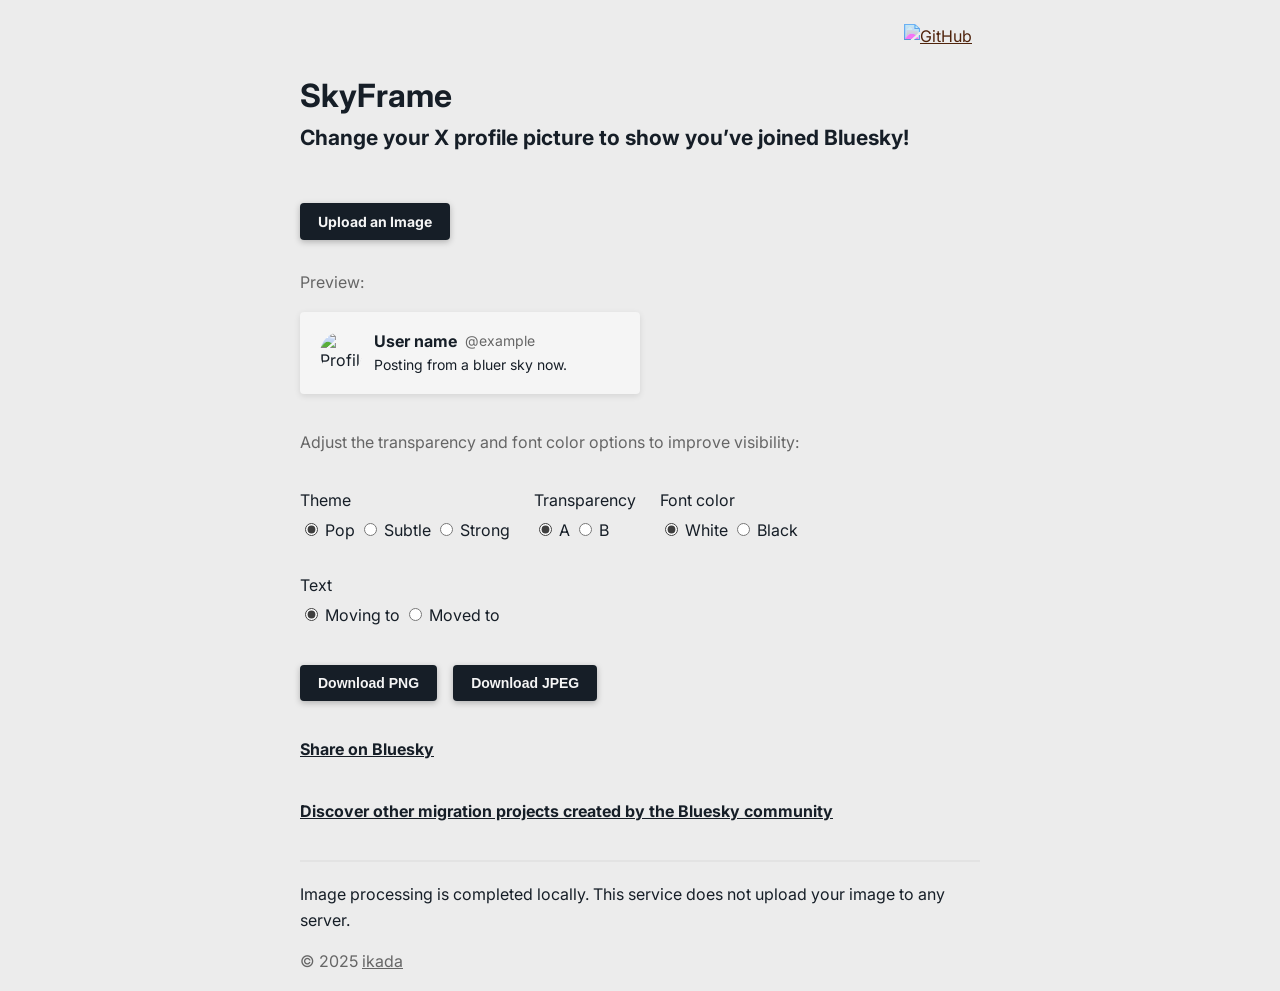
==== src/index.html @ d94755ef "add src/" ====
<!DOCTYPE html>
<html lang="en">

<head>
  <meta charset="UTF-8" />
  <meta name="viewport" content="width=device-width, initial-scale=1.0" />
  <title>SkyFrame</title>
  <link rel="stylesheet" href="style.css" />
  <link rel="icon" href="/favicon.svg" type="image/svg+xml">
  <link rel="icon" href="/favicon.ico" sizes="32x32">
  <link rel="apple-touch-icon" href="/apple-touch-icon.png">
  <link rel="preconnect" href="https://fonts.googleapis.com">
  <link rel="preconnect" href="https://fonts.gstatic.com" crossorigin>
  <link rel="stylesheet" href="https://fonts.googleapis.com/css2?family=Inter:wght@400;700&display=swap">
  <meta property="og:title" content="Change your X profile picture to show you’ve joined Bluesky!" />
  <meta property="og:description" content="A simple overlay tool for those on both Bluesky and X." />
  <meta property="og:image" content="https://media.ikada.net/skyframe/featured.webp" />
  <meta property="og:url" content="https://skyframe.ikada.net" />
  <meta property="og:type" content="website" />
  <meta property="og:locale" content="en_US" />
  <meta name="twitter:card" content="summary_large_image" />
  <meta name="twitter:image" content="https://media.ikada.net/skyframe/featured.webp" />
  <meta name="twitter:title" content="Change your X profile picture to show you’ve joined Bluesky!" />
  <meta name="description" content="A simple overlay tool for those on both Bluesky and X." />
  <meta name="fediverse:creator" content="@ikada@mastodon.social">
</head>

<body>
  <div class="container">
    <header>
      <div class="github-link">
        <a href="https://github.com/ikada47/skyframe" target="_blank">
          <img src="https://media.ikada.net/skyframe/logo-github.svg" alt="GitHub">
        </a>
      </div>
      <div class="title">
        <h1>SkyFrame</h1>
        <h2>Change your X profile picture to show you’ve joined Bluesky!</h2>
      </div>
    </header>
    <main>
      <div class="upload-container">
        <label for="baseImageInput" tabindex="0">Upload an Image</label>
        <input type="file" id="baseImageInput" accept="image/*" hidden>
      </div>
      <section class="previews-group" aria-labelledby="preview-title">
        <p class="note">Preview:</p>
        <div id="timeline-preview">
          <img id="timeline-icon" src="https://media.ikada.net/skyframe/placeholder.svg" alt="Profile image preview">
          <div class="timeline-text">
            <div class="timeline-header">
              <span class="timeline-name">User name</span>
              <span class="timeline-handle">@example</span>
            </div>
            <div class="timeline-post">Posting from a bluer sky now.</div>
          </div>
        </div>
      </section>
      <p class="note">Adjust the transparency and font color options to improve visibility:</p>
      <div class="options-group">
        <div class="option">
          <p>Theme</p>
          <label><input type="radio" name="theme" value="pop" checked> Pop</label>
          <label><input type="radio" name="theme" value="subtle"> Subtle</label>
          <label><input type="radio" name="theme" value="strong"> Strong</label>
        </div>
        <div class="option">
          <p>Transparency</p>
          <label><input type="radio" name="transparency" value="a" checked> A</label>
          <label><input type="radio" name="transparency" value="b"> B</label>
        </div>
        <div class="option">
          <p>Font color</p>
          <label><input type="radio" name="fontcolor" value="white" checked> White</label>
          <label><input type="radio" name="fontcolor" value="black"> Black</label>
        </div>
        <div class="option">
          <p>Text</p>
          <label><input type="radio" name="text" value="movingto" checked> Moving to</label>
          <label><input type="radio" name="text" value="movedto"> Moved to</label>
        </div>
      </div>
      <div id="preview-container">
        <img id="preview" alt="Profile image preview">
        <canvas id="canvas"></canvas>
      </div>
      <div class="download-button">
        <button id="downloadPngBtn">Download PNG</button>
        <button id="downloadJpegBtn">Download JPEG</button>
      </div>
      <div class="link">
        <a href="https://bsky.app/intent/compose?text=Create%20an%20X%20profile%20picture%20that%20says%20you%E2%80%99re%20on%20Bluesky.%20https%3A%2F%2Fskyframe.ikada.net"
          target="_blank">Share on Bluesky</a>
      </div>
      <div class="link">
        <a href="https://ikada.net/en/2025/bluesky-migration/" target="_blank">Discover other migration projects created
          by the Bluesky community</a>
      </div>
    </main>
    <footer>
      <div>
        <p class="footer-note">
          Image processing is completed locally. This service does not upload your image to any server.
        </p>
      </div>
      <div>
        <p class="credit">© 2025 <a href="https://bsky.app/profile/did:plc:27vo27jqgcp7oznavyzyiw3h"
            target="_blank">ikada</a></p>
      </div>
    </footer>
  </div>
  <script src="main.js"></script>
</body>

</html>
---- src/style.css ----
:root {
  --background: rgb(236, 236, 236);
  --entry: rgb(245, 245, 245);
  --border: rgb(227, 227, 227);
  --text: rgb(22, 30, 39);
  --text-muted: rgb(102, 102, 102);
  --img-filter: invert(7%) sepia(34%) saturate(693%) hue-rotate(171deg) brightness(101%) contrast(91%);
  --transition: opacity 0.2s ease;
  --section-margin: 27px 0 36px;
}

@media (prefers-color-scheme: dark) {
  :root {
    --background: rgb(16, 23, 32);
    --entry: rgb(28, 40, 56);
    --border: rgb(30, 44, 61);
    --text: rgb(218, 218, 219);
    --text-muted: rgb(155, 156, 157);
    --img-filter: invert(92%) sepia(0%) saturate(13%) hue-rotate(63deg) brightness(97%) contrast(92%);
  }
}

body {
  background: var(--background);
  color: var(--text);
  font-family: "Inter", sans-serif;
  font-size: 16px;
  line-height: 1.6;
  display: flex;
  justify-content: center;
  align-items: flex-start;
  margin: 0;
}

.container {
  position: relative;
  padding: 16px 16px 0 16px;
  max-width: 680px;
}

.upload-container,
.previews-group,
.options-group,
#preview-container,
.download-button,
.link {
  margin: var(--section-margin);
}

.github-link img,
.title img {
  filter: var(--img-filter);
}

.github-link {
  position: absolute;
  top: 24px;
  right: 24px;
}

.github-link img {
  width: 20px;
  height: 20px;
  transition: var(--transition);
}

:is(.github-link img, .upload-container > label, button):hover {
  opacity: .8;
}

h1 {
  font-size: 32px;
  font-weight: 700;
  margin: 54px 0 0 0;
}

h2 {
  font-size: 21px;
  font-weight: 700;
  margin: 0 0 54px 0;
}

.upload-container>label,
button {
  background-color: var(--text);
  color: var(--entry);
  border: none;
  padding: 10px 18px;
  box-shadow: 0 2px 6px rgba(0, 0, 0, .25);
  border-radius: 4px;
  cursor: pointer;
  font-size: 14px;
  font-weight: 700;
  transition: var(--transition);
}

.upload-container>label:focus,
button:focus {
  outline: 3px solid rgb(0, 123, 187);
  outline-offset: 2px;
}

.note,
.credit,
.credit a {
  color: var(--text-muted);
}

#timeline-preview {
  display: flex;
  align-items: flex-start;
  gap: 12px;
  padding: 20px 20px;
  box-shadow: 0 2px 6px rgba(0, 0, 0, .1);
  border-radius: 4px;
  background-color: var(--entry);
  max-width: 300px;
}

#timeline-preview img {
  width: 42px;
  height: 42px;
  border-radius: 50%;
  object-fit: cover;
}

.timeline-text {
  display: flex;
  flex-direction: column;
  gap: 6px;
  text-align: left;
  line-height: 1.2;
}

.timeline-header {
  display: flex;
  align-items: center;
  gap: 8px;
}

.timeline-name {
  color: var(--text);
  font-weight: 700;
}

.timeline-handle {
  color: var(--text-muted);
  font-size: 14px;
}

.timeline-post {
  color: var(--text);
  font-size: 14px;
}

.options-group {
  display: flex;
  flex-wrap: wrap;
  gap: 24px;
}

.option p {
  margin: 5px 0;
}

.option>label {
  accent-color: rgb(63, 63, 63);
}


#preview {
  max-width: 340px;
  height: auto;
  box-shadow: 0 2px 6px rgba(0, 0, 0, .1);
  border-radius: 50%;
}

#preview:not([src]),
#preview[src=""] {
  display: none;
}

canvas {
  display: none;
}

.download-button {
  display: flex;
  gap: 16px;
}

.link a {
  color: var(--text);
  font-weight: 700;
}

.footer-note {
  border-top: 2px solid var(--border);
  padding-top: 20px;
}

@media (max-width: 600px) {

  :root {
    --section-margin: 18px 0 24px;
  }

  .container {
    text-align: center;
  }

  h1 {
    font-size: 27px;
    margin: 36px 0 0 0;
  }

  h2 {
    font-size: 18px;
    margin: 0 0 36px 0;
  }

  #timeline-preview,
  #preview {
    margin: 0 auto;
  }

  .options-group,
  .download-button {
    justify-content: center;
  }

  canvas,
  #preview {
    max-width: 240px;
  }

  .upload-container,
  .previews-group,
  .options-group,
  #preview-container,
  .download-button,
  .link {
    margin: 18px 0 24px 0;
  }
}
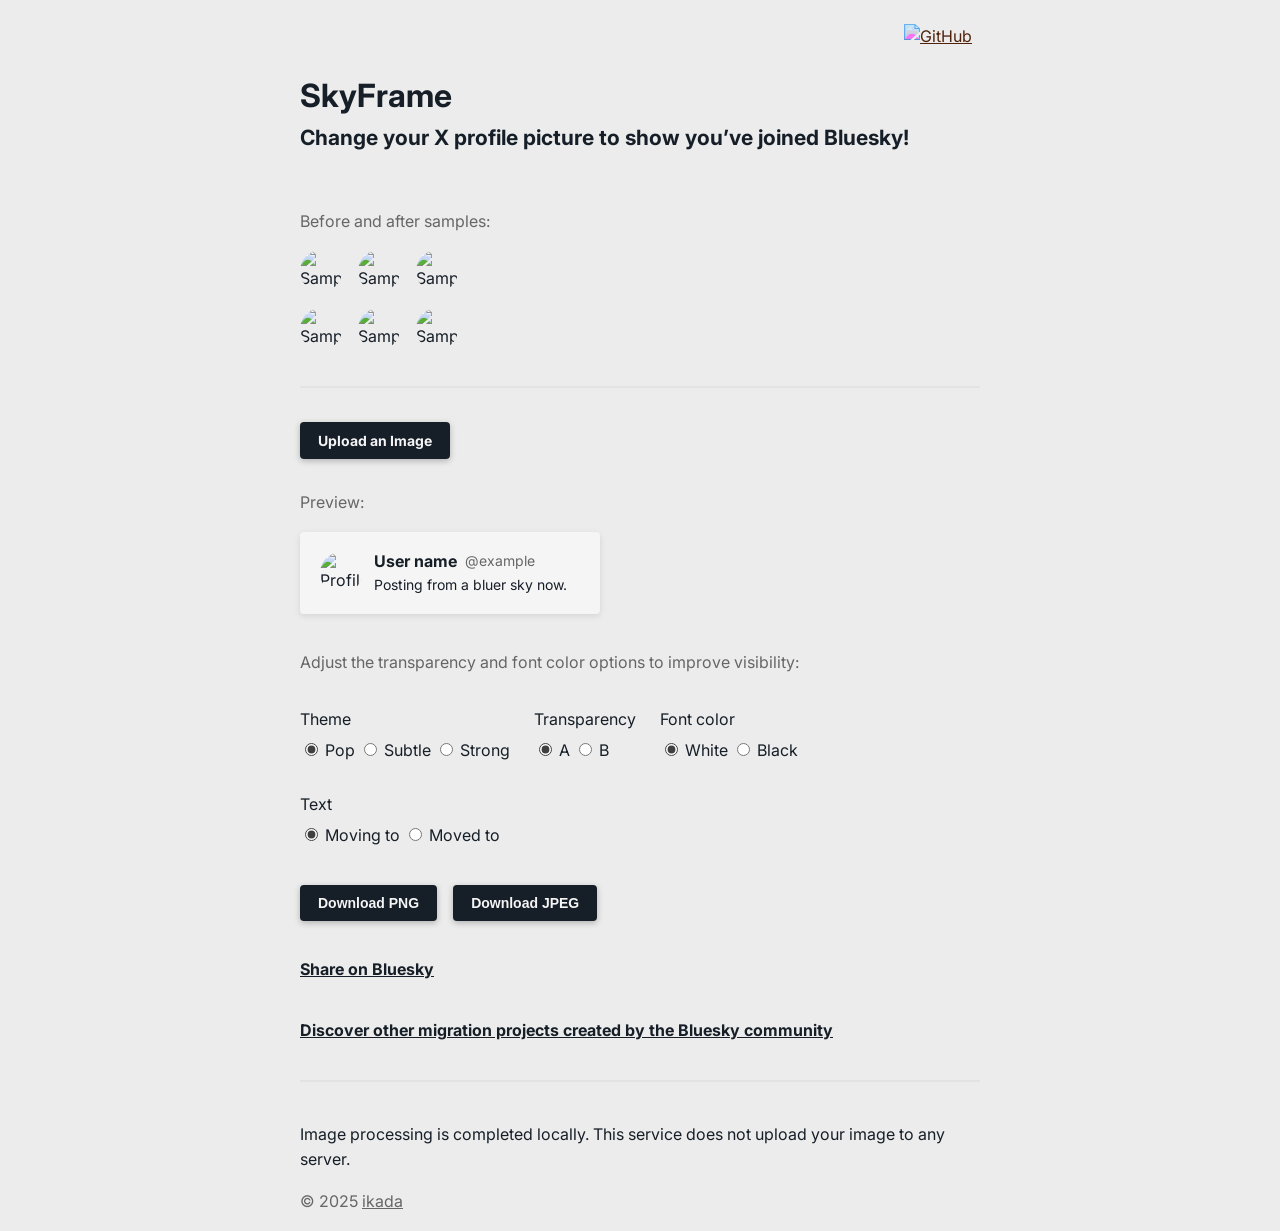
==== commit 08fdc38d: "add sample images" ====
--- a/src/index.html
+++ b/src/index.html
@@ -39,6 +39,23 @@
       </div>
     </header>
     <main>
+      <section class="samples">
+        <div>
+          <p class="note">Before and after samples:</p>
+          <ul class="samples-list">
+            <li><img src="https://media.ikada.net/skyframe/sample-pop-before.webp"" alt=" Sample image"></li>
+            <li><img src="https://media.ikada.net/skyframe/sample-subtle-before.webp"" alt=" Sample image"></li>
+            <li><img src="https://media.ikada.net/skyframe/sample-strong-before.webp"" alt=" Sample image"></li>
+          </ul>
+        </div>
+        <div>
+          <ul class="samples-list">
+            <li><img src="https://media.ikada.net/skyframe/sample-pop-after.webp"" alt=" Sample image"></li>
+            <li><img src="https://media.ikada.net/skyframe/sample-subtle-after.webp"" alt=" Sample image"></li>
+            <li><img src="https://media.ikada.net/skyframe/sample-strong-after.webp"" alt=" Sample image"></li>
+          </ul>
+        </div>
+      </section>
       <div class="upload-container">
         <label for="baseImageInput" tabindex="0">Upload an Image</label>
         <input type="file" id="baseImageInput" accept="image/*" hidden>
@@ -57,7 +74,7 @@
         </div>
       </section>
       <p class="note">Adjust the transparency and font color options to improve visibility:</p>
-      <div class="options-group">
+      <section class="options-group">
         <div class="option">
           <p>Theme</p>
           <label><input type="radio" name="theme" value="pop" checked> Pop</label>
@@ -79,7 +96,7 @@
           <label><input type="radio" name="text" value="movingto" checked> Moving to</label>
           <label><input type="radio" name="text" value="movedto"> Moved to</label>
         </div>
-      </div>
+      </section>
       <div id="preview-container">
         <img id="preview" alt="Profile image preview">
         <canvas id="canvas"></canvas>
@@ -88,14 +105,17 @@
         <button id="downloadPngBtn">Download PNG</button>
         <button id="downloadJpegBtn">Download JPEG</button>
       </div>
-      <div class="link">
-        <a href="https://bsky.app/intent/compose?text=Create%20an%20X%20profile%20picture%20that%20says%20you%E2%80%99re%20on%20Bluesky.%20https%3A%2F%2Fskyframe.ikada.net"
-          target="_blank">Share on Bluesky</a>
-      </div>
-      <div class="link">
-        <a href="https://ikada.net/en/2025/bluesky-migration/" target="_blank">Discover other migration projects created
-          by the Bluesky community</a>
-      </div>
+      <section>
+        <div class="link">
+          <a href="https://bsky.app/intent/compose?text=Create%20an%20X%20profile%20picture%20that%20says%20you%E2%80%99re%20on%20Bluesky.%20https%3A%2F%2Fskyframe.ikada.net"
+            target="_blank">Share on Bluesky</a>
+        </div>
+        <div class="link">
+          <a href="https://ikada.net/en/2025/bluesky-migration/" target="_blank">Discover other migration projects
+            created
+            by the Bluesky community</a>
+        </div>
+      </section>
     </main>
     <footer>
       <div>
--- a/src/style.css
+++ b/src/style.css
@@ -38,6 +38,8 @@
   max-width: 680px;
 }
 
+.samples,
+.previews-group,
 .upload-container,
 .previews-group,
 .options-group,
@@ -78,6 +80,27 @@
   font-size: 21px;
   font-weight: 700;
   margin: 0 0 54px 0;
+}
+
+.samples-list {
+  display: flex;
+  gap: 16px;
+  padding: 0;
+  list-style: none;
+}
+
+.samples-list img {
+  width: 42px;
+  height: 42px;
+  border-radius: 50%;
+  object-fit: cover;
+  display: block;
+}
+
+.upload-container,
+.footer-note {
+  border-top: 2px solid var(--border);
+  padding-top: 40px;
 }
 
 .upload-container>label,
@@ -114,7 +137,7 @@
   box-shadow: 0 2px 6px rgba(0, 0, 0, .1);
   border-radius: 4px;
   background-color: var(--entry);
-  max-width: 300px;
+  max-width: 260px;
 }
 
 #timeline-preview img {
@@ -169,7 +192,7 @@
 
 
 #preview {
-  max-width: 340px;
+  max-width: 300px;
   height: auto;
   box-shadow: 0 2px 6px rgba(0, 0, 0, .1);
   border-radius: 50%;
@@ -194,11 +217,6 @@
   font-weight: 700;
 }
 
-.footer-note {
-  border-top: 2px solid var(--border);
-  padding-top: 20px;
-}
-
 @media (max-width: 600px) {
 
   :root {
@@ -224,6 +242,7 @@
     margin: 0 auto;
   }
 
+  .samples-list,
   .options-group,
   .download-button {
     justify-content: center;
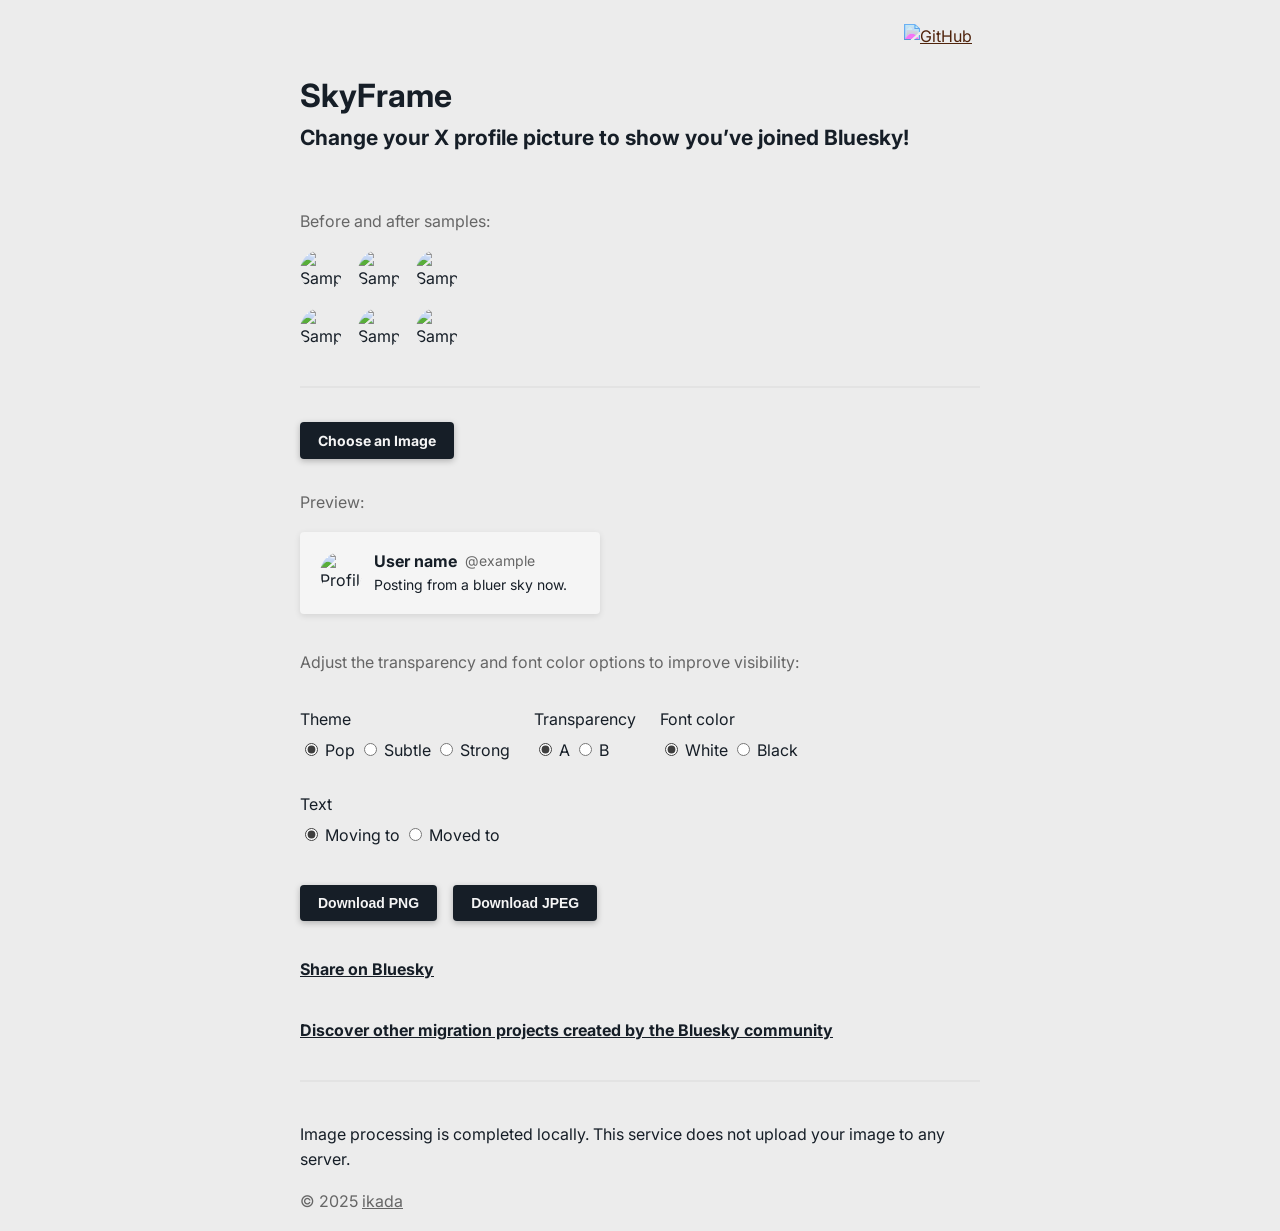
==== commit 58b8ebe4: "Update index.html" ====
--- a/src/index.html
+++ b/src/index.html
@@ -57,7 +57,7 @@
         </div>
       </section>
       <div class="upload-container">
-        <label for="baseImageInput" tabindex="0">Upload an Image</label>
+        <label for="baseImageInput" tabindex="0">Choose an Image</label>
         <input type="file" id="baseImageInput" accept="image/*" hidden>
       </div>
       <section class="previews-group" aria-labelledby="preview-title">
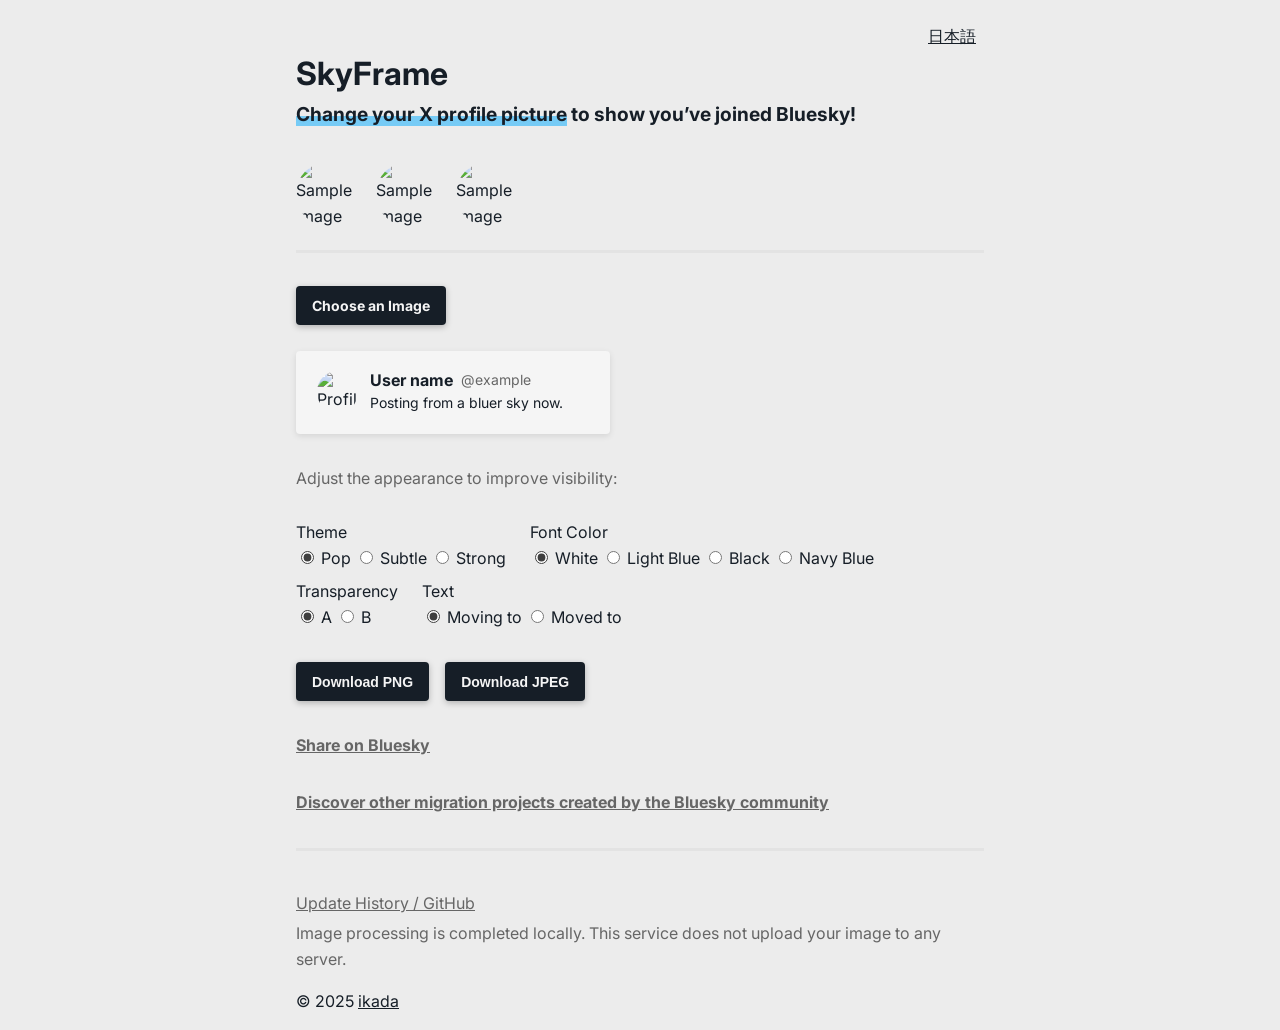
==== commit ed856ac3: "added overlay images (light blue and navy blue)" ====
--- a/src/index.html
+++ b/src/index.html
@@ -5,63 +5,55 @@
   <meta charset="UTF-8" />
   <meta name="viewport" content="width=device-width, initial-scale=1.0" />
   <title>SkyFrame</title>
-  <link rel="stylesheet" href="style.css" />
-  <link rel="icon" href="/favicon.svg" type="image/svg+xml">
-  <link rel="icon" href="/favicon.ico" sizes="32x32">
-  <link rel="apple-touch-icon" href="/apple-touch-icon.png">
+  <link rel="stylesheet" href="./style.css">
+  <link rel="icon" href="./favicon.svg" type="image/svg+xml">
+  <link rel="icon" href="./favicon.ico" sizes="32x32">
+  <link rel="apple-touch-icon" href="./apple-touch-icon.png">
   <link rel="preconnect" href="https://fonts.googleapis.com">
   <link rel="preconnect" href="https://fonts.gstatic.com" crossorigin>
   <link rel="stylesheet" href="https://fonts.googleapis.com/css2?family=Inter:wght@400;700&display=swap">
-  <meta property="og:title" content="Change your X profile picture to show you’ve joined Bluesky!" />
-  <meta property="og:description" content="A simple overlay tool for those on both Bluesky and X." />
+  <link rel="alternate" hreflang="en" href="https://skyframe.ikada.net/">
+  <link rel="alternate" hreflang="ja" href="https://skyframe.ikada.net/ja/">
+  <link rel="alternate" hreflang="x-default" href="https://skyframe.ikada.net/">
+  <meta property="og:title" content="SkyFrame" />
+  <meta property="og:description" content="A simple overlay tool for updating an X (formerly Twitter) profile picture to show that you're on Bluesky." />
   <meta property="og:image" content="https://media.ikada.net/skyframe/featured.webp" />
-  <meta property="og:url" content="https://skyframe.ikada.net" />
+  <meta property="og:url" content="https://skyframe.ikada.net/" />
   <meta property="og:type" content="website" />
   <meta property="og:locale" content="en_US" />
   <meta name="twitter:card" content="summary_large_image" />
   <meta name="twitter:image" content="https://media.ikada.net/skyframe/featured.webp" />
-  <meta name="twitter:title" content="Change your X profile picture to show you’ve joined Bluesky!" />
-  <meta name="description" content="A simple overlay tool for those on both Bluesky and X." />
+  <meta name="twitter:title" content="SkyFrame" />
+  <meta name="description" content="A simple overlay tool for updating an X (formerly Twitter) profile picture to show that you're on Bluesky." />
   <meta name="fediverse:creator" content="@ikada@mastodon.social">
+  <script src="./lang.js"></script>
 </head>
 
 <body>
   <div class="container">
     <header>
-      <div class="github-link">
-        <a href="https://github.com/ikada47/skyframe" target="_blank">
-          <img src="https://media.ikada.net/skyframe/logo-github.svg" alt="GitHub">
-        </a>
+      <div class="lang-switch">
+        <a href="/ja/" onclick="localStorage.setItem('lang-selected', 'ja')">日本語</a>
       </div>
       <div class="title">
         <h1>SkyFrame</h1>
-        <h2>Change your X profile picture to show you’ve joined Bluesky!</h2>
+        <h2><span class="marker">Change your X profile picture</span> to show you’ve joined Bluesky!</h2>
+      </div>
+      <div>
+        <ul class="samples-list">
+          <li><img src="https://media.ikada.net/skyframe/sample-pop-after.webp" alt=" Sample image"></li>
+          <li><img src="https://media.ikada.net/skyframe/sample-subtle-after.webp" alt=" Sample image"></li>
+          <li><img src="https://media.ikada.net/skyframe/sample-strong-after.webp" alt=" Sample image"></li>
+        </ul>
       </div>
     </header>
     <main>
-      <section class="samples">
-        <div>
-          <p class="note">Before and after samples:</p>
-          <ul class="samples-list">
-            <li><img src="https://media.ikada.net/skyframe/sample-pop-before.webp"" alt=" Sample image"></li>
-            <li><img src="https://media.ikada.net/skyframe/sample-subtle-before.webp"" alt=" Sample image"></li>
-            <li><img src="https://media.ikada.net/skyframe/sample-strong-before.webp"" alt=" Sample image"></li>
-          </ul>
-        </div>
-        <div>
-          <ul class="samples-list">
-            <li><img src="https://media.ikada.net/skyframe/sample-pop-after.webp"" alt=" Sample image"></li>
-            <li><img src="https://media.ikada.net/skyframe/sample-subtle-after.webp"" alt=" Sample image"></li>
-            <li><img src="https://media.ikada.net/skyframe/sample-strong-after.webp"" alt=" Sample image"></li>
-          </ul>
-        </div>
-      </section>
+      <hr>
       <div class="upload-container">
         <label for="baseImageInput" tabindex="0">Choose an Image</label>
         <input type="file" id="baseImageInput" accept="image/*" hidden>
       </div>
       <section class="previews-group" aria-labelledby="preview-title">
-        <p class="note">Preview:</p>
         <div id="timeline-preview">
           <img id="timeline-icon" src="https://media.ikada.net/skyframe/placeholder.svg" alt="Profile image preview">
           <div class="timeline-text">
@@ -73,7 +65,7 @@
           </div>
         </div>
       </section>
-      <p class="note">Adjust the transparency and font color options to improve visibility:</p>
+      <p class="note">Adjust the appearance to improve visibility:</p>
       <section class="options-group">
         <div class="option">
           <p>Theme</p>
@@ -82,14 +74,16 @@
           <label><input type="radio" name="theme" value="strong"> Strong</label>
         </div>
         <div class="option">
+          <p>Font Color</p>
+          <label><input type="radio" name="fontcolor" value="white" checked> White</label>
+          <label><input type="radio" name="fontcolor" value="lightblue"> Light Blue</label>
+          <label><input type="radio" name="fontcolor" value="black"> Black</label>
+          <label><input type="radio" name="fontcolor" value="navyblue"> Navy Blue</Nav></label>
+        </div>
+        <div class="option">
           <p>Transparency</p>
           <label><input type="radio" name="transparency" value="a" checked> A</label>
           <label><input type="radio" name="transparency" value="b"> B</label>
-        </div>
-        <div class="option">
-          <p>Font color</p>
-          <label><input type="radio" name="fontcolor" value="white" checked> White</label>
-          <label><input type="radio" name="fontcolor" value="black"> Black</label>
         </div>
         <div class="option">
           <p>Text</p>
@@ -107,29 +101,26 @@
       </div>
       <section>
         <div class="link">
-          <a href="https://bsky.app/intent/compose?text=Create%20an%20X%20profile%20picture%20that%20says%20you%E2%80%99re%20on%20Bluesky.%20https%3A%2F%2Fskyframe.ikada.net"
+          <a href="https://bsky.app/intent/compose?text=Create+an+X+profile+picture+that+says+you%E2%80%99re+on+Bluesky.%0D%0Ahttps%3A%2F%2Fskyframe.ikada.net"
             target="_blank">Share on Bluesky</a>
         </div>
         <div class="link">
-          <a href="https://ikada.net/en/2025/bluesky-migration/" target="_blank">Discover other migration projects
-            created
-            by the Bluesky community</a>
+          <a href="https://ikada.net/en/2025/bluesky-migration/" target="_blank">Discover other migration projects created by the Bluesky community</a>
         </div>
       </section>
     </main>
     <footer>
-      <div>
-        <p class="footer-note">
-          Image processing is completed locally. This service does not upload your image to any server.
-        </p>
+      <hr>
+      <div class="footer-meta">
+        <a href="https://github.com/ikada47/skyframe" target="_blank">Update History / GitHub</a>
+        <p>Image processing is completed locally. This service does not upload your image to any server.</p>
       </div>
       <div>
-        <p class="credit">© 2025 <a href="https://bsky.app/profile/did:plc:27vo27jqgcp7oznavyzyiw3h"
-            target="_blank">ikada</a></p>
+        <p class="credit">© 2025 <a href="https://bsky.app/profile/did:plc:27vo27jqgcp7oznavyzyiw3h" target="_blank">ikada</a></p>
       </div>
     </footer>
   </div>
-  <script src="main.js"></script>
+  <script src="./main.js" defer></script>
 </body>
 
 </html>
--- a/src/style.css
+++ b/src/style.css
@@ -6,7 +6,7 @@
   --text-muted: rgb(102, 102, 102);
   --img-filter: invert(7%) sepia(34%) saturate(693%) hue-rotate(171deg) brightness(101%) contrast(91%);
   --transition: opacity 0.2s ease;
-  --section-margin: 27px 0 36px;
+  --section-margin: 1.8rem 0 2rem;
 }
 
 @media (prefers-color-scheme: dark) {
@@ -23,7 +23,7 @@
 body {
   background: var(--background);
   color: var(--text);
-  font-family: "Inter", sans-serif;
+  font-family: 'Inter', 'Noto Sans JP', sans-serif;
   font-size: 16px;
   line-height: 1.6;
   display: flex;
@@ -34,8 +34,8 @@
 
 .container {
   position: relative;
-  padding: 16px 16px 0 16px;
-  max-width: 680px;
+  padding: 1rem 1rem 0 1rem;
+  max-width: 43rem;
 }
 
 .samples,
@@ -49,58 +49,51 @@
   margin: var(--section-margin);
 }
 
-.github-link img,
-.title img {
-  filter: var(--img-filter);
-}
-
-.github-link {
+.lang-switch {
   position: absolute;
-  top: 24px;
-  right: 24px;
-}
-
-.github-link img {
-  width: 20px;
-  height: 20px;
-  transition: var(--transition);
-}
-
-:is(.github-link img, .upload-container > label, button):hover {
-  opacity: .8;
+  top: 1.5rem;
+  right: 1.5rem;
 }
 
 h1 {
-  font-size: 32px;
-  font-weight: 700;
-  margin: 54px 0 0 0;
+  font-size: 2rem;
+  font-weight: 700;
+  margin: 2rem 0 0;
 }
 
 h2 {
-  font-size: 21px;
-  font-weight: 700;
-  margin: 0 0 54px 0;
+  font-size: 1.2rem;
+  font-weight: 700;
+  margin: 0 0 2rem;
+}
+
+.marker {
+  background: linear-gradient(
+    transparent 60%,
+    rgba(0, 170, 255, 0.5) 60%
+  );
 }
 
 .samples-list {
   display: flex;
-  gap: 16px;
+  gap: 1rem;
   padding: 0;
   list-style: none;
 }
 
 .samples-list img {
-  width: 42px;
-  height: 42px;
+  width: 4rem;
+  height: 4rem;
   border-radius: 50%;
   object-fit: cover;
   display: block;
 }
 
-.upload-container,
-.footer-note {
-  border-top: 2px solid var(--border);
-  padding-top: 40px;
+hr {
+  border: none;
+  height: 3px;
+  background: var(--border);
+  margin: 1.5rem 0 2.5rem;
 }
 
 .upload-container>label,
@@ -108,7 +101,7 @@
   background-color: var(--text);
   color: var(--entry);
   border: none;
-  padding: 10px 18px;
+  padding: .7rem 1rem;
   box-shadow: 0 2px 6px rgba(0, 0, 0, .25);
   border-radius: 4px;
   cursor: pointer;
@@ -119,30 +112,30 @@
 
 .upload-container>label:focus,
 button:focus {
-  outline: 3px solid rgb(0, 123, 187);
+  outline: 3px solid rgba(0, 170, 255, 0.5);
   outline-offset: 2px;
 }
 
 .note,
-.credit,
-.credit a {
+.footer-meta,
+.footer-meta a {
   color: var(--text-muted);
 }
 
 #timeline-preview {
   display: flex;
   align-items: flex-start;
-  gap: 12px;
-  padding: 20px 20px;
+  gap: .7rem;
+  padding: 1.3rem 1.3rem;
   box-shadow: 0 2px 6px rgba(0, 0, 0, .1);
   border-radius: 4px;
   background-color: var(--entry);
-  max-width: 260px;
+  max-width: 17rem;
 }
 
 #timeline-preview img {
-  width: 42px;
-  height: 42px;
+  width: 2.6rem;
+  height: 2.6rem;
   border-radius: 50%;
   object-fit: cover;
 }
@@ -150,7 +143,7 @@
 .timeline-text {
   display: flex;
   flex-direction: column;
-  gap: 6px;
+  gap: .3rem;
   text-align: left;
   line-height: 1.2;
 }
@@ -179,20 +172,19 @@
 .options-group {
   display: flex;
   flex-wrap: wrap;
-  gap: 24px;
+  gap: .5rem 1.5rem;
 }
 
 .option p {
-  margin: 5px 0;
+  margin: 0;
 }
 
 .option>label {
   accent-color: rgb(63, 63, 63);
 }
 
-
 #preview {
-  max-width: 300px;
+  max-width: 19rem;
   height: auto;
   box-shadow: 0 2px 6px rgba(0, 0, 0, .1);
   border-radius: 50%;
@@ -212,15 +204,30 @@
   gap: 16px;
 }
 
+.footer-meta p,
+.footer-meta ul {
+  margin-block: 0.3rem;
+}
+
+.footer-meta ul {
+  padding-left: 0;
+  list-style: none;
+}
+
+.lang-switch a,
+.credit a {
+  color: var(--text);
+}
+
 .link a {
-  color: var(--text);
+  color: var(--text-muted);
   font-weight: 700;
 }
 
 @media (max-width: 600px) {
 
   :root {
-    --section-margin: 18px 0 24px;
+    --section-margin: 1.5rem 1.7rem;
   }
 
   .container {
@@ -228,13 +235,13 @@
   }
 
   h1 {
-    font-size: 27px;
-    margin: 36px 0 0 0;
+  font-size: 1.7rem;
+  margin: 1.5rem 0 0;
   }
 
   h2 {
-    font-size: 18px;
-    margin: 0 0 36px 0;
+  font-size: 1.1rem;
+  margin: 0 0 1.5rem;
   }
 
   #timeline-preview,
@@ -252,13 +259,4 @@
   #preview {
     max-width: 240px;
   }
-
-  .upload-container,
-  .previews-group,
-  .options-group,
-  #preview-container,
-  .download-button,
-  .link {
-    margin: 18px 0 24px 0;
-  }
-}
+}
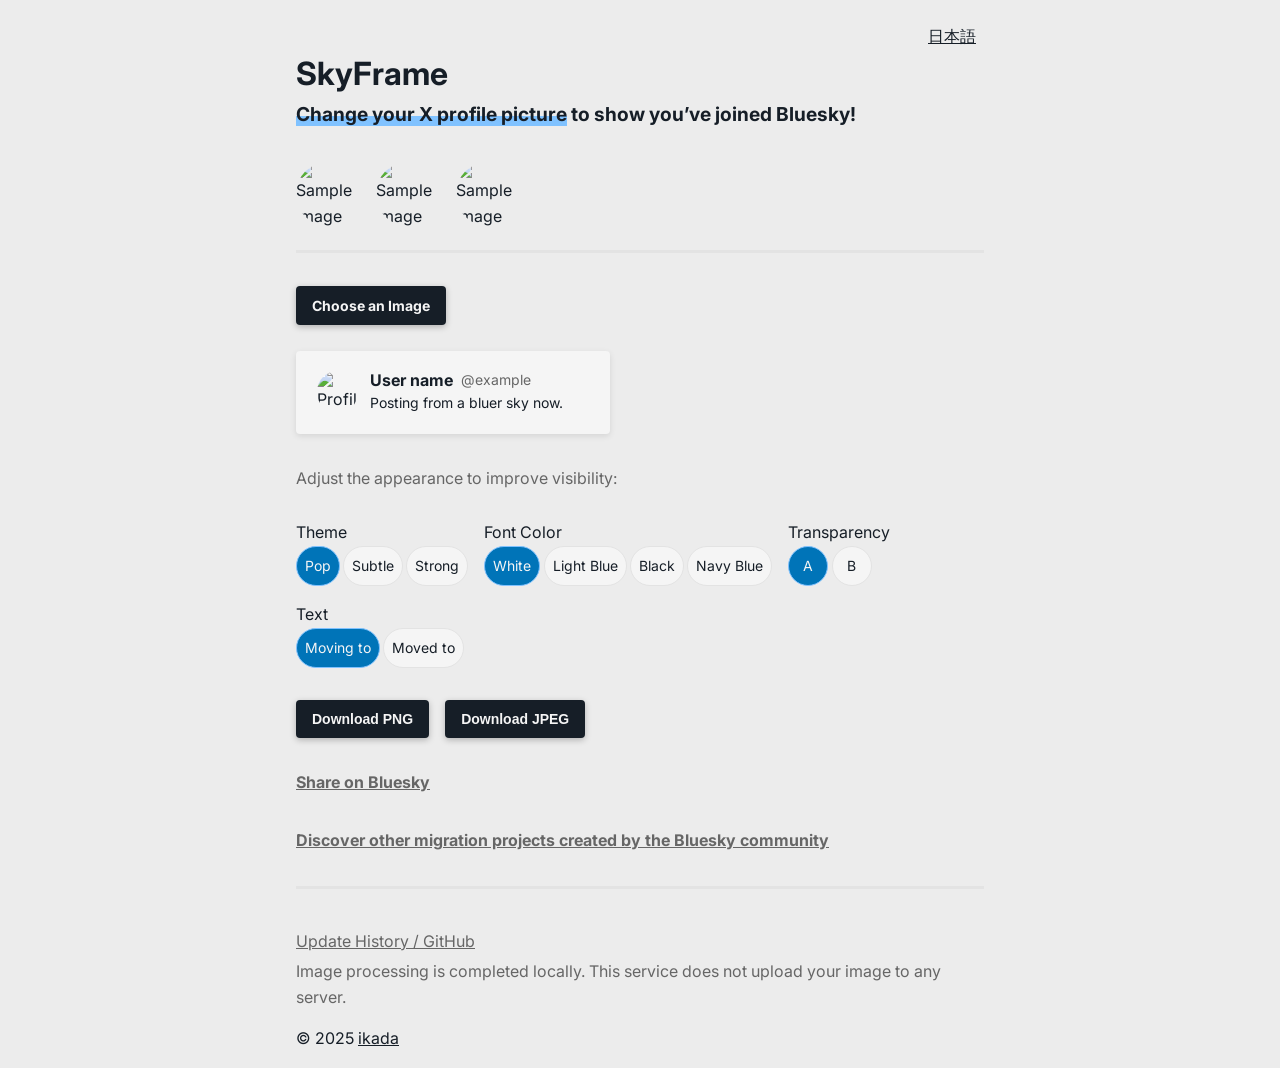
==== commit 4c25e177: "made minor adjustments to existing overlay images" ====
--- a/src/index.html
+++ b/src/index.html
@@ -69,26 +69,56 @@
       <section class="options-group">
         <div class="option">
           <p>Theme</p>
-          <label><input type="radio" name="theme" value="pop" checked> Pop</label>
-          <label><input type="radio" name="theme" value="subtle"> Subtle</label>
-          <label><input type="radio" name="theme" value="strong"> Strong</label>
+          <div class="option-buttons">
+            <label>
+              <input type="radio" name="theme" value="pop" checked><span>Pop</span>
+            </label>
+            <label>
+              <input type="radio" name="theme" value="subtle"><span>Subtle</span>
+            </label>
+            <label>
+              <input type="radio" name="theme" value="strong"><span>Strong</span>
+            </label>
+          </div>
         </div>
         <div class="option">
           <p>Font Color</p>
-          <label><input type="radio" name="fontcolor" value="white" checked> White</label>
-          <label><input type="radio" name="fontcolor" value="lightblue"> Light Blue</label>
-          <label><input type="radio" name="fontcolor" value="black"> Black</label>
-          <label><input type="radio" name="fontcolor" value="navyblue"> Navy Blue</Nav></label>
+          <div class="option-buttons">
+            <label>
+              <input type="radio" name="fontcolor" value="white" checked><span>White</span>
+            </label>
+            <label>
+              <input type="radio" name="fontcolor" value="lightblue"><span>Light Blue</span>
+            </label>
+            <label>
+              <input type="radio" name="fontcolor" value="black"><span>Black</span>
+            </label>
+            <label>
+              <input type="radio" name="fontcolor" value="navyblue"> <span>Navy Blue</span>
+            </label>
+          </div>
         </div>
         <div class="option">
           <p>Transparency</p>
-          <label><input type="radio" name="transparency" value="a" checked> A</label>
-          <label><input type="radio" name="transparency" value="b"> B</label>
+          <div class="option-buttons">
+            <label>
+              <input type="radio" name="transparency" value="a" checked><span>A</span>
+            </label>
+            <label>
+              <input type="radio" name="transparency" value="b"><span>B</span>
+            </label>
+          </div>
         </div>
         <div class="option">
           <p>Text</p>
-          <label><input type="radio" name="text" value="movingto" checked> Moving to</label>
-          <label><input type="radio" name="text" value="movedto"> Moved to</label>
+          <div class="option-buttons">
+            <label>
+              <input type="radio" name="text" value="movingto" checked><span>Moving to</span>
+            </label>
+            <label>
+              <input type="radio" name="text" value="movedto"><span>Moved to</span>
+            </label>
+          </div>
         </div>
       </section>
       <div id="preview-container">
--- a/src/style.css
+++ b/src/style.css
@@ -2,10 +2,11 @@
   --background: rgb(236, 236, 236);
   --entry: rgb(245, 245, 245);
   --border: rgb(227, 227, 227);
+  --accent: rgb(128, 194, 255);
+  --radio: rgb(0, 116, 184);
   --text: rgb(22, 30, 39);
   --text-muted: rgb(102, 102, 102);
-  --img-filter: invert(7%) sepia(34%) saturate(693%) hue-rotate(171deg) brightness(101%) contrast(91%);
-  --transition: opacity 0.2s ease;
+  --transition: background .2s ease, color .2s ease, border-color .2s ease, opacity 0.2s ease;
   --section-margin: 1.8rem 0 2rem;
 }
 
@@ -14,9 +15,10 @@
     --background: rgb(16, 23, 32);
     --entry: rgb(28, 40, 56);
     --border: rgb(30, 44, 61);
+    --accent: rgb(0, 82, 158);
+    --radio: rgb(77, 189, 255);
     --text: rgb(218, 218, 219);
     --text-muted: rgb(155, 156, 157);
-    --img-filter: invert(92%) sepia(0%) saturate(13%) hue-rotate(63deg) brightness(97%) contrast(92%);
   }
 }
 
@@ -70,7 +72,7 @@
 .marker {
   background: linear-gradient(
     transparent 60%,
-    rgba(0, 170, 255, 0.5) 60%
+    var(--accent) 60%
   );
 }
 
@@ -112,7 +114,7 @@
 
 .upload-container>label:focus,
 button:focus {
-  outline: 3px solid rgba(0, 170, 255, 0.5);
+  outline: 3px solid var(--accent);
   outline-offset: 2px;
 }
 
@@ -172,15 +174,52 @@
 .options-group {
   display: flex;
   flex-wrap: wrap;
-  gap: .5rem 1.5rem;
+  gap: 1rem;
 }
 
 .option p {
   margin: 0;
 }
 
-.option>label {
-  accent-color: rgb(63, 63, 63);
+.option-buttons {
+  display: flex;
+  flex-wrap: wrap;
+  gap: .2rem;
+}
+
+.option-buttons input {
+  position: absolute;
+  opacity: 0;
+  pointer-events: none;
+}
+
+.option-buttons span {
+  display: inline-block;
+  padding: .5rem .5rem;
+  min-width: 1.4rem;
+  border-radius: 999px;
+  background: var(--entry);
+  color: var(--primary-font);
+  border: 1px solid var(--border);
+  font-size: 14px;
+  text-align: center;
+  cursor: pointer;
+  transition: var(--transition);
+}
+
+.option-buttons label:hover span {
+  opacity: .8;
+}
+
+.option-buttons input:checked + span {
+  background: var(--radio);
+  color: var(--entry);
+  border-color: var(--accent);
+}
+
+.option-buttons input:focus-visible + span {
+  outline: 3px solid var(--accent);
+  outline-offset: 2px;
 }
 
 #preview {
@@ -251,6 +290,7 @@
 
   .samples-list,
   .options-group,
+  .option-buttons,
   .download-button {
     justify-content: center;
   }
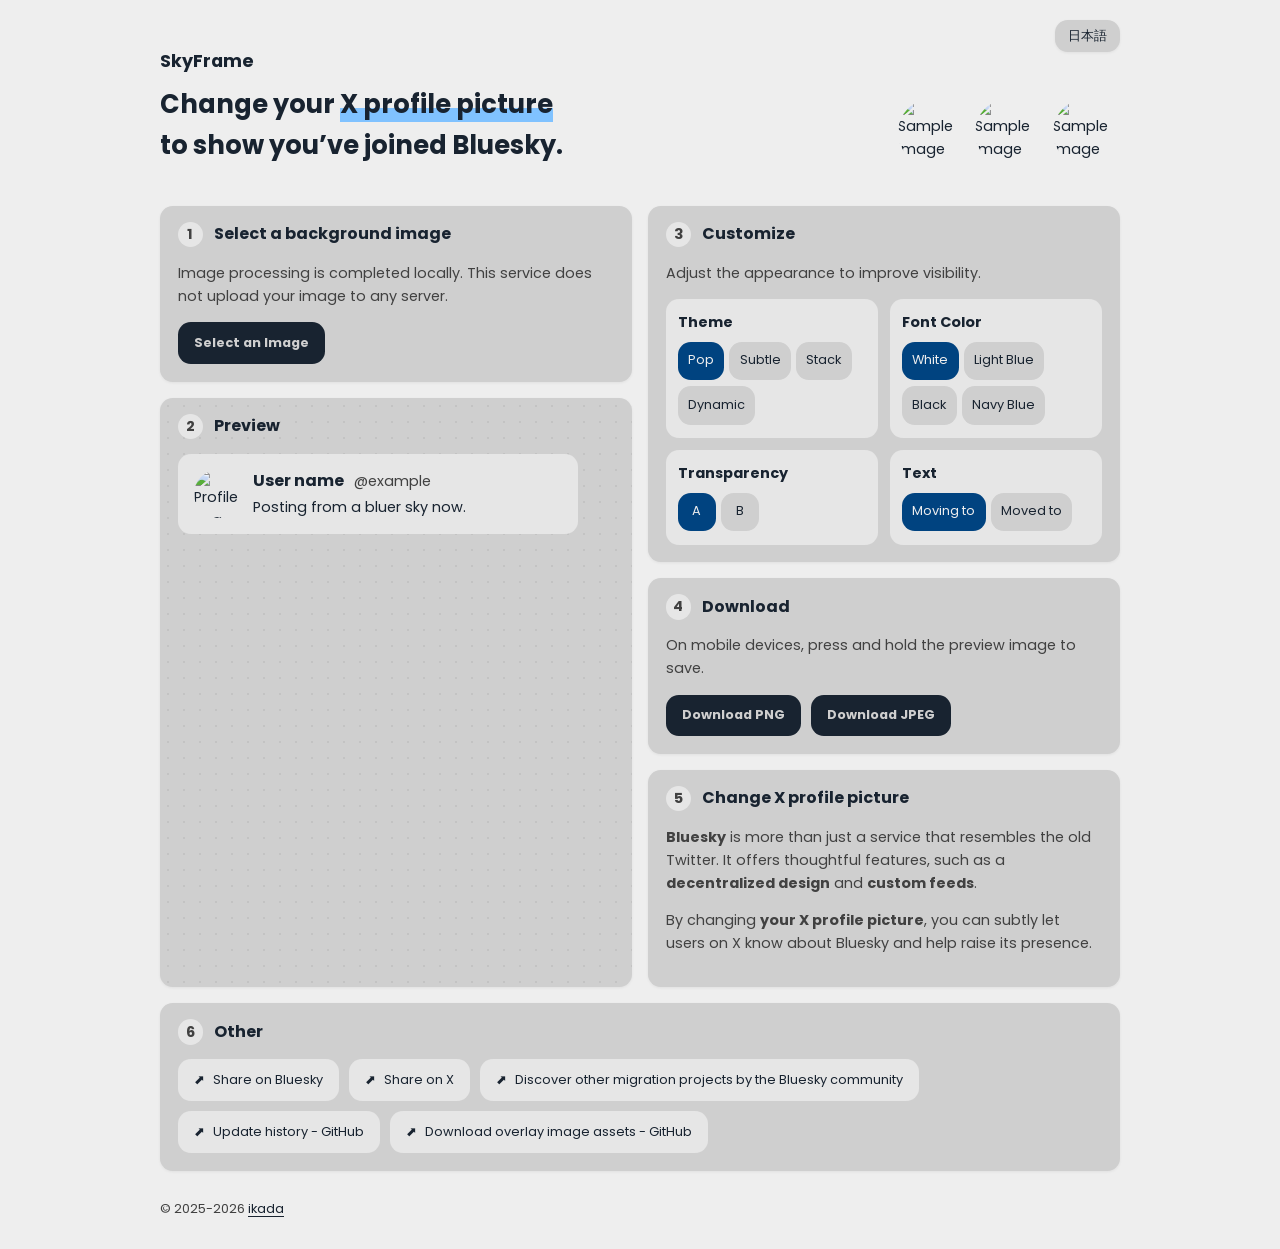
==== commit c81509b8: "Modified the site's appearance" ====
--- a/src/index.html
+++ b/src/index.html
@@ -11,20 +11,20 @@
   <link rel="apple-touch-icon" href="./apple-touch-icon.png">
   <link rel="preconnect" href="https://fonts.googleapis.com">
   <link rel="preconnect" href="https://fonts.gstatic.com" crossorigin>
-  <link rel="stylesheet" href="https://fonts.googleapis.com/css2?family=Inter:wght@400;700&display=swap">
+  <link rel="stylesheet" href="https://fonts.googleapis.com/css2?family=Poppins:wght@400;700&display=swap">
   <link rel="alternate" hreflang="en" href="https://skyframe.ikada.net/">
   <link rel="alternate" hreflang="ja" href="https://skyframe.ikada.net/ja/">
   <link rel="alternate" hreflang="x-default" href="https://skyframe.ikada.net/">
   <meta property="og:title" content="SkyFrame" />
-  <meta property="og:description" content="A simple overlay tool for updating an X (formerly Twitter) profile picture to show that you're on Bluesky." />
-  <meta property="og:image" content="https://media.ikada.net/skyframe/featured.webp" />
+  <meta property="og:description" content="A simple overlay tool for updating an X profile picture to show that you're on Bluesky." />
+  <meta property="og:image" content="https://media.ikada.net/skyframe/featured.png" />
   <meta property="og:url" content="https://skyframe.ikada.net/" />
   <meta property="og:type" content="website" />
   <meta property="og:locale" content="en_US" />
   <meta name="twitter:card" content="summary_large_image" />
-  <meta name="twitter:image" content="https://media.ikada.net/skyframe/featured.webp" />
+  <meta name="twitter:image" content="https://media.ikada.net/skyframe/featured.png" />
   <meta name="twitter:title" content="SkyFrame" />
-  <meta name="description" content="A simple overlay tool for updating an X (formerly Twitter) profile picture to show that you're on Bluesky." />
+  <meta name="description" content="A simple overlay tool for updating an X profile picture to show that you're on Bluesky." />
   <meta name="fediverse:creator" content="@ikada@mastodon.social">
   <script src="./lang.js"></script>
 </head>
@@ -37,117 +37,157 @@
       </div>
       <div class="title">
         <h1>SkyFrame</h1>
-        <h2><span class="marker">Change your X profile picture</span> to show you’ve joined Bluesky!</h2>
+        <h2>Change your <span class="marker">X profile picture</span><br>to show you’ve joined Bluesky.</h2>
       </div>
-      <div>
+      <div class="samples">
         <ul class="samples-list">
-          <li><img src="https://media.ikada.net/skyframe/sample-pop-after.webp" alt=" Sample image"></li>
-          <li><img src="https://media.ikada.net/skyframe/sample-subtle-after.webp" alt=" Sample image"></li>
-          <li><img src="https://media.ikada.net/skyframe/sample-strong-after.webp" alt=" Sample image"></li>
+          <li><img src="https://media.ikada.net/skyframe/sample-pop-after.webp" alt="Sample image"></li>
+          <li><img src="https://media.ikada.net/skyframe/sample-subtle-after.webp" alt="Sample image"></li>
+          <li><img src="https://media.ikada.net/skyframe/sample-stack-after.webp" alt="Sample image"></li>
         </ul>
       </div>
     </header>
+
     <main>
-      <hr>
-      <div class="upload-container">
-        <label for="baseImageInput" tabindex="0">Choose an Image</label>
-        <input type="file" id="baseImageInput" accept="image/*" hidden>
-      </div>
-      <section class="previews-group" aria-labelledby="preview-title">
-        <div id="timeline-preview">
-          <img id="timeline-icon" src="https://media.ikada.net/skyframe/placeholder.svg" alt="Profile image preview">
-          <div class="timeline-text">
-            <div class="timeline-header">
-              <span class="timeline-name">User name</span>
-              <span class="timeline-handle">@example</span>
-            </div>
-            <div class="timeline-post">Posting from a bluer sky now.</div>
+      <div class="column">
+        <section class="workflow-card upload-card" aria-labelledby="upload-title">
+        <div class="section-heading">
+          <span class="section-number" aria-hidden="true">1</span>
+          <h3 id="upload-title">Select a background image</h3>
+        </div>
+        <div class="section-content">
+          <p class="note">Image processing is completed locally. This service does not upload your image to any server.</p>
+          <div class="upload-container">
+            <label for="baseImageInput" tabindex="0">Select an Image</label>
+            <input type="file" id="baseImageInput" accept="image/*" hidden>
           </div>
         </div>
       </section>
-      <p class="note">Adjust the appearance to improve visibility:</p>
-      <section class="options-group">
-        <div class="option">
-          <p>Theme</p>
-          <div class="option-buttons">
-            <label>
-              <input type="radio" name="theme" value="pop" checked><span>Pop</span>
-            </label>
-            <label>
-              <input type="radio" name="theme" value="subtle"><span>Subtle</span>
-            </label>
-            <label>
-              <input type="radio" name="theme" value="strong"><span>Strong</span>
-            </label>
+
+      <section class="workflow-card preview-card" aria-labelledby="preview-title">
+        <div class="section-heading">
+          <span class="section-number" aria-hidden="true">2</span>
+          <h3 id="preview-title">Preview</h3>
+        </div>
+        <div class="section-content">
+          <div class="previews-group">
+            <div id="timeline-preview">
+              <img id="timeline-icon" src="https://media.ikada.net/skyframe/placeholder.svg" alt="Profile image preview">
+              <div class="timeline-text">
+                <div class="timeline-header">
+                  <span class="timeline-name">User name</span>
+                  <span class="timeline-handle">@example</span>
+                </div>
+                <div class="timeline-post">Posting from a bluer sky now.</div>
+              </div>
+            </div>
           </div>
-        </div>
-        <div class="option">
-          <p>Font Color</p>
-          <div class="option-buttons">
-            <label>
-              <input type="radio" name="fontcolor" value="white" checked><span>White</span>
-            </label>
-            <label>
-              <input type="radio" name="fontcolor" value="lightblue"><span>Light Blue</span>
-            </label>
-            <label>
-              <input type="radio" name="fontcolor" value="black"><span>Black</span>
-            </label>
-            <label>
-              <input type="radio" name="fontcolor" value="navyblue"> <span>Navy Blue</span>
-            </label>
-          </div>
-        </div>
-        <div class="option">
-          <p>Transparency</p>
-          <div class="option-buttons">
-            <label>
-              <input type="radio" name="transparency" value="a" checked><span>A</span>
-            </label>
-            <label>
-              <input type="radio" name="transparency" value="b"><span>B</span>
-            </label>
-          </div>
-        </div>
-        <div class="option">
-          <p>Text</p>
-          <div class="option-buttons">
-            <label>
-              <input type="radio" name="text" value="movingto" checked><span>Moving to</span>
-            </label>
-            <label>
-              <input type="radio" name="text" value="movedto"><span>Moved to</span>
-            </label>
+          <div id="preview-container">
+            <img id="preview" alt="Profile image preview">
+            <canvas id="canvas"></canvas>
           </div>
         </div>
       </section>
-      <div id="preview-container">
-        <img id="preview" alt="Profile image preview">
-        <canvas id="canvas"></canvas>
+
       </div>
-      <div class="download-button">
-        <button id="downloadPngBtn">Download PNG</button>
-        <button id="downloadJpegBtn">Download JPEG</button>
+      <div class="column">
+      <section class="workflow-card customize-card" aria-labelledby="customize-title">
+        <div class="section-heading">
+          <span class="section-number" aria-hidden="true">3</span>
+          <h3 id="customize-title">Customize</h3>
+        </div>
+        <div class="section-content">
+          <p class="note">Adjust the appearance to improve visibility.</p>
+          <div class="options-group">
+            <div class="option">
+              <p>Theme</p>
+              <div class="option-buttons">
+                <label><input type="radio" name="theme" value="pop" checked><span>Pop</span></label>
+                <label><input type="radio" name="theme" value="subtle"><span>Subtle</span></label>
+                <label><input type="radio" name="theme" value="stack"><span>Stack</span></label>
+                <label><input type="radio" name="theme" value="dynamic"><span>Dynamic</span></label>
+              </div>
+            </div>
+            <div class="option">
+              <p>Font Color</p>
+              <div class="option-buttons">
+                <label><input type="radio" name="fontcolor" value="white" checked><span>White</span></label>
+                <label><input type="radio" name="fontcolor" value="lightblue"><span>Light Blue</span></label>
+                <label><input type="radio" name="fontcolor" value="black"><span>Black</span></label>
+                <label><input type="radio" name="fontcolor" value="navyblue"><span>Navy Blue</span></label>
+              </div>
+            </div>
+            <div class="option">
+              <p>Transparency</p>
+              <div class="option-buttons">
+                <label><input type="radio" name="transparency" value="a" checked><span>A</span></label>
+                <label><input type="radio" name="transparency" value="b"><span>B</span></label>
+              </div>
+            </div>
+            <div class="option">
+              <p>Text</p>
+              <div class="option-buttons">
+                <label><input type="radio" name="text" value="movingto" checked><span>Moving to</span></label>
+                <label><input type="radio" name="text" value="movedto"><span>Moved to</span></label>
+              </div>
+            </div>
+          </div>
+        </div>
+      </section>
+
+      <section class="workflow-card download-card" aria-labelledby="download-title">
+        <div class="section-heading">
+          <span class="section-number" aria-hidden="true">4</span>
+          <h3 id="download-title">Download</h3>
+        </div>
+        <div class="section-content">
+          <p class="note">On mobile devices, press and hold the preview image to save.</p>
+          <div class="download-button">
+            <button id="downloadPngBtn">Download PNG</button>
+            <button id="downloadJpegBtn">Download JPEG</button>
+          </div>
+        </div>
+      </section>
+
+      <section class="workflow-card explanation-card" aria-labelledby="explanation-title">
+        <div class="section-heading">
+          <span class="section-number" aria-hidden="true">5</span>
+          <h3 id="explanation-title">Change X profile picture</h3>
+        </div>
+        <div class="section-content">
+          <p class="note"><a href="https://bsky.app/" target="_blank" rel="noopener noreferrer">Bluesky</a> is more than just a service that resembles the old Twitter. It offers thoughtful features, such as a <a href="https://atproto.com/" target="_blank" rel="noopener noreferrer">decentralized design</a> and <a href="https://bsky.social/about/blog/7-27-2023-custom-feeds" target="_blank" rel="noopener noreferrer">custom feeds</a>.</p>
+          <p class="note">By changing <a href="https://x.com/settings/profile" target="_blank" rel="noopener noreferrer">your X profile picture</a>, you can subtly let users on X know about Bluesky and help raise its presence.</p>
+        </div>
+      </section>
       </div>
-      <section>
-        <div class="link">
-          <a href="https://bsky.app/intent/compose?text=Create+an+X+profile+picture+that+says+you%E2%80%99re+on+Bluesky.%0D%0Ahttps%3A%2F%2Fskyframe.ikada.net"
-            target="_blank">Share on Bluesky</a>
+
+      <section class="workflow-card other-card" aria-labelledby="other-title">
+        <div class="section-heading">
+          <span class="section-number" aria-hidden="true">6</span>
+          <h3 id="other-title">Other</h3>
         </div>
-        <div class="link">
-          <a href="https://ikada.net/en/2025/bluesky-migration/" target="_blank">Discover other migration projects created by the Bluesky community</a>
+        <div class="section-content other-links">
+          <div class="link">
+            <a class="secondary-button" href="https://bsky.app/intent/compose?text=Create+an+X+profile+picture+that+says+you%E2%80%99re+on+Bluesky.%0D%0Ahttps%3A%2F%2Fskyframe.ikada.net/" target="_blank" rel="noopener noreferrer">Share on Bluesky</a>
+          </div>
+          <div class="link">
+            <a class="secondary-button" href="https://x.com/intent/tweet?text=Create+an+X+profile+picture+that+says+you%E2%80%99re+on+@bluesky%0Ahttps://skyframe.ikada.net/" target="_blank" rel="noopener noreferrer">Share on X</a>
+          </div>
+          <div class="link">
+            <a class="secondary-button" href="https://ikada.net/en/2025/bluesky-migration/" target="_blank" rel="noopener noreferrer">Discover other migration projects by the Bluesky community</a>
+          </div>
+          <div class="link">
+            <a class="secondary-button" href="https://github.com/ikada47/skyframe" target="_blank" rel="noopener noreferrer">Update history - GitHub</a>
+          </div>
+          <div class="link">
+            <a class="secondary-button" href="https://github.com/ikada47/skyframe/tree/main/media" target="_blank" rel="noopener noreferrer">Download overlay image assets - GitHub</a>
+          </div>
         </div>
       </section>
     </main>
+
     <footer>
-      <hr>
-      <div class="footer-meta">
-        <a href="https://github.com/ikada47/skyframe" target="_blank">Update History / GitHub</a>
-        <p>Image processing is completed locally. This service does not upload your image to any server.</p>
-      </div>
-      <div>
-        <p class="credit">© 2025 <a href="https://bsky.app/profile/did:plc:27vo27jqgcp7oznavyzyiw3h" target="_blank">ikada</a></p>
-      </div>
+      <p class="license">© 2025-2026 <a href="https://bsky.app/profile/did:plc:27vo27jqgcp7oznavyzyiw3h" target="_blank" rel="noopener noreferrer">ikada</a></p>
     </footer>
   </div>
   <script src="./main.js" defer></script>
--- a/src/style.css
+++ b/src/style.css
@@ -1,302 +1,443 @@
 :root {
-  --background: rgb(236, 236, 236);
-  --entry: rgb(245, 245, 245);
-  --border: rgb(227, 227, 227);
-  --accent: rgb(128, 194, 255);
-  --radio: rgb(0, 116, 184);
-  --text: rgb(22, 30, 39);
-  --text-muted: rgb(102, 102, 102);
-  --transition: background .2s ease, color .2s ease, border-color .2s ease, opacity 0.2s ease;
-  --section-margin: 1.8rem 0 2rem;
+  --page-bg: #eee;
+  --surface-bg: #e6e6e6;
+  --card-bg: #cfcfcf;
+  --shadow: rgba(0, 0, 0, .06);
+  --accent: #80C2FF;
+  --radio: #004380;
+  --text: #182330;
+  --text-muted: #414141;
+  --radius: .8rem;
+  --content-width: 60rem;
+  --transition:
+    background-color .2s ease,
+    color .2s ease,
+    opacity .2s ease;
 }
 
 @media (prefers-color-scheme: dark) {
   :root {
-    --background: rgb(16, 23, 32);
-    --entry: rgb(28, 40, 56);
-    --border: rgb(30, 44, 61);
-    --accent: rgb(0, 82, 158);
-    --radio: rgb(77, 189, 255);
-    --text: rgb(218, 218, 219);
-    --text-muted: rgb(155, 156, 157);
-  }
+    --page-bg: #262626;
+    --surface-bg: #2b2b2b;
+    --card-bg: #383838;
+    --shadow: rgba(255, 255, 255, .06);
+    --accent: #004380;
+    --radio: #80C2FF;
+    --text: #dadadb;
+    --text-muted: #c8c8c8;
+  }
+}
+
+* {
+  box-sizing: border-box;
+}
+
+html {
+  font-size: 16px;
 }
 
 body {
-  background: var(--background);
+  margin: 0;
+  background: var(--page-bg);
   color: var(--text);
-  font-family: 'Inter', 'Noto Sans JP', sans-serif;
-  font-size: 16px;
+  font-family: 'Poppins', 'Noto Sans JP', sans-serif;
+  font-size: .9rem;
   line-height: 1.6;
-  display: flex;
-  justify-content: center;
-  align-items: flex-start;
-  margin: 0;
+}
+
+a {
+  text-decoration: none;
+  transition: var(--transition);
 }
 
 .container {
   position: relative;
-  padding: 1rem 1rem 0 1rem;
-  max-width: 43rem;
-}
-
-.samples,
-.previews-group,
-.upload-container,
-.previews-group,
-.options-group,
-#preview-container,
-.download-button,
-.link {
-  margin: var(--section-margin);
+  width: min(100% - 2rem, var(--content-width));
+  margin: 0 auto;
+  padding: 1rem 0 0;
+}
+
+header {
+  position: relative;
+  display: grid;
+  grid-template-columns: minmax(0, 1fr) auto;
+  align-items: end;
+  column-gap: 1.5rem;
+  padding: .25rem 0 1.25rem;
 }
 
 .lang-switch {
   position: absolute;
-  top: 1.5rem;
-  right: 1.5rem;
+  top: .25rem;
+  right: 0;
+}
+
+.lang-switch a,
+.upload-container > label,
+.option-buttons span,
+.secondary-button,
+button {
+  display: inline-flex;
+  align-items: center;
+  justify-content: center;
+  min-height: 2.6rem;
+  padding: .65rem 1rem;
+  border: 0;
+  border-radius: var(--radius);
+  cursor: pointer;
+  font: inherit;
+  font-size: .8rem;
+  text-align: center;
+  transition: var(--transition);
+}
+
+.lang-switch a {
+  min-height: 2rem;
+  padding: .25rem .8rem;
+  box-shadow: 0 1px 3px var(--shadow);
+  background: var(--card-bg);
+  color: var(--text);
+}
+
+.lang-switch a:hover {
+  background: var(--surface-bg);
+}
+
+footer a {
+  color: var(--text);
 }
 
 h1 {
-  font-size: 2rem;
-  font-weight: 700;
-  margin: 2rem 0 0;
+  margin: 1.5rem 0 0;
+  font-size: 1.1rem;
+  font-weight: 700;
+  line-height: 2;
 }
 
 h2 {
-  font-size: 1.2rem;
-  font-weight: 700;
-  margin: 0 0 2rem;
+  margin: .3rem 0 1.25rem;
+  font-size: 1.6rem;
+  font-weight: 700;
+  line-height: 1.6;
 }
 
 .marker {
-  background: linear-gradient(
-    transparent 60%,
-    var(--accent) 60%
-  );
+  background: linear-gradient(transparent 60%, var(--accent) 60%);
+}
+
+.samples-list,
+.section-heading,
+.timeline-header,
+.option-buttons,
+.download-button,
+.other-links {
+  display: flex;
+  flex-wrap: wrap;
+  gap: .65rem;
 }
 
 .samples-list {
-  display: flex;
-  gap: 1rem;
+  justify-content: flex-end;
+  margin: 0;
   padding: 0;
   list-style: none;
 }
 
-.samples-list img {
-  width: 4rem;
-  height: 4rem;
+.samples {
+  align-self: end;
+  padding-bottom: 1.25rem;
+}
+
+.samples-list img,
+#timeline-preview img {
+  display: block;
   border-radius: 50%;
   object-fit: cover;
-  display: block;
-}
-
-hr {
-  border: none;
-  height: 3px;
-  background: var(--border);
-  margin: 1.5rem 0 2.5rem;
-}
-
-.upload-container>label,
+}
+
+.samples-list img {
+  width: 4.2rem;
+  height: 4.2rem;
+}
+
+main {
+  display: grid;
+  grid-template-columns: repeat(2, minmax(0, 1fr));
+  align-items: start;
+  gap: 1rem;
+}
+
+.column {
+  display: grid;
+  min-width: 0;
+  gap: 1rem;
+}
+
+.other-card {
+  grid-column: 1 / -1;
+}
+
+.workflow-card {
+  min-width: 0;
+  padding: 1rem 1.1rem 1.1rem;
+  background: var(--card-bg);
+  border-radius: var(--radius);
+  box-shadow: 0 1px 3px var(--shadow);
+}
+
+.preview-card {
+  background:
+    radial-gradient(circle, var(--shadow) 1px, transparent 1px),
+    var(--card-bg);
+  background-size: 16px 16px;
+}
+
+.section-heading {
+  align-items: center;
+  margin-bottom: .9rem;
+}
+
+.section-heading h3 {
+  margin: 0;
+  font-size: 1rem;
+  font-weight: 700;
+  line-height: 1.4;
+}
+
+.section-number {
+  display: inline-flex;
+  flex: 0 0 1.6rem;
+  align-items: center;
+  justify-content: center;
+  width: 1.6rem;
+  height: 1.6rem;
+  border-radius: var(--radius);
+  background: var(--surface-bg);
+  color: var(--text-muted);
+  font-weight: 700;
+}
+
+.section-content {
+  min-width: 0;
+}
+
+.upload-container {
+  display: flex;
+  align-items: center;
+}
+
+.upload-container > label,
 button {
-  background-color: var(--text);
-  color: var(--entry);
-  border: none;
-  padding: .7rem 1rem;
-  box-shadow: 0 2px 6px rgba(0, 0, 0, .25);
-  border-radius: 4px;
-  cursor: pointer;
-  font-size: 14px;
-  font-weight: 700;
-  transition: var(--transition);
-}
-
-.upload-container>label:focus,
-button:focus {
-  outline: 3px solid var(--accent);
-  outline-offset: 2px;
-}
-
-.note,
-.footer-meta,
-.footer-meta a {
-  color: var(--text-muted);
+  background: var(--text);
+  color: var(--card-bg);
+  font-weight: 700;
+}
+
+.upload-container > label:hover,
+button:hover {
+  opacity: .86;
 }
 
 #timeline-preview {
   display: flex;
   align-items: flex-start;
   gap: .7rem;
-  padding: 1.3rem 1.3rem;
-  box-shadow: 0 2px 6px rgba(0, 0, 0, .1);
-  border-radius: 4px;
-  background-color: var(--entry);
-  max-width: 17rem;
+  width: 100%;
+  max-width: 25rem;
+  padding: 1rem;
+  border-radius: var(--radius);
+  background: var(--surface-bg);
 }
 
 #timeline-preview img {
-  width: 2.6rem;
-  height: 2.6rem;
-  border-radius: 50%;
-  object-fit: cover;
+  flex: 0 0 3rem;
+  width: 3rem;
+  height: 3rem;
 }
 
 .timeline-text {
   display: flex;
+  min-width: 0;
   flex-direction: column;
   gap: .3rem;
   text-align: left;
-  line-height: 1.2;
+  line-height: 1.4;
 }
 
 .timeline-header {
-  display: flex;
-  align-items: center;
-  gap: 8px;
-}
-
-.timeline-name {
-  color: var(--text);
-  font-weight: 700;
-}
-
-.timeline-handle {
+  align-items: baseline;
+}
+
+.timeline-name { color: var(--text); font-size: 1rem; font-weight: 700; }
+.timeline-handle { color: var(--text-muted); }
+.timeline-post { color: var(--text); }
+
+#preview-container { margin-top: 1rem; text-align: center; }
+
+#preview {
+  display: block;
+  max-width: min(19rem, 100%);
+  height: auto;
+  margin: 0 auto;
+  border-radius: 50%;
+}
+
+#preview:not([src]), #preview[src=""],
+canvas {
+  display: none;
+}
+
+.note {
+  margin: 0 0 .9rem;
   color: var(--text-muted);
-  font-size: 14px;
-}
-
-.timeline-post {
-  color: var(--text);
-  font-size: 14px;
+}
+
+.note a {
+  color: var(--text-muted);
+  font-weight: 700;
 }
 
 .options-group {
-  display: flex;
-  flex-wrap: wrap;
-  gap: 1rem;
+  display: grid;
+  grid-template-columns: repeat(2, minmax(0, 1fr));
+  gap: .75rem;
+}
+
+.option {
+  min-width: 0;
+  padding: .75rem;
+  background: var(--surface-bg);
+  border-radius: var(--radius);
 }
 
 .option p {
-  margin: 0;
+  margin: 0 0 .45rem;
+  font-weight: 700;
 }
 
 .option-buttons {
-  display: flex;
-  flex-wrap: wrap;
-  gap: .2rem;
+  gap: .3rem;
+}
+
+.option-buttons label {
+  position: relative;
+  display: inline-flex;
 }
 
 .option-buttons input {
   position: absolute;
+  width: 1px;
+  height: 1px;
   opacity: 0;
   pointer-events: none;
 }
 
 .option-buttons span {
-  display: inline-block;
-  padding: .5rem .5rem;
-  min-width: 1.4rem;
-  border-radius: 999px;
-  background: var(--entry);
-  color: var(--primary-font);
-  border: 1px solid var(--border);
-  font-size: 14px;
-  text-align: center;
-  cursor: pointer;
-  transition: var(--transition);
+  padding: .4rem .65rem;
+  margin-bottom: .1rem;
+  min-width: 2.4rem;
+  min-height: 2.4rem;
+  background: var(--card-bg);
 }
 
 .option-buttons label:hover span {
-  opacity: .8;
+  background: var(--text-muted);
+  color: var(--card-bg);
 }
 
 .option-buttons input:checked + span {
   background: var(--radio);
-  color: var(--entry);
-  border-color: var(--accent);
-}
-
-.option-buttons input:focus-visible + span {
-  outline: 3px solid var(--accent);
-  outline-offset: 2px;
-}
-
-#preview {
-  max-width: 19rem;
-  height: auto;
-  box-shadow: 0 2px 6px rgba(0, 0, 0, .1);
-  border-radius: 50%;
-}
-
-#preview:not([src]),
-#preview[src=""] {
-  display: none;
-}
-
-canvas {
-  display: none;
-}
-
-.download-button {
-  display: flex;
-  gap: 16px;
-}
-
-.footer-meta p,
-.footer-meta ul {
-  margin-block: 0.3rem;
-}
-
-.footer-meta ul {
-  padding-left: 0;
-  list-style: none;
-}
-
-.lang-switch a,
-.credit a {
+  color: var(--page-bg);
+}
+
+.other-links {
+  align-items: flex-start;
+}
+
+.secondary-button {
+  background: var(--surface-bg);
   color: var(--text);
-}
-
-.link a {
+  line-height: 1.4;
+  text-align: left;
+}
+
+.secondary-button::before {
+  content: "⬈";
+  margin-right: .5rem;
+}
+
+.secondary-button:hover {
+  background: var(--page-bg);
+}
+
+.license {
+  padding: 1rem 0;
+  font-size: .8rem;
   color: var(--text-muted);
-  font-weight: 700;
-}
-
-@media (max-width: 600px) {
-
-  :root {
-    --section-margin: 1.5rem 1.7rem;
-  }
-
+}
+
+.license a {
+  color: var(--text);
+  text-decoration: underline;
+  text-underline-offset: .2rem;
+}
+
+.hidden {
+  display: none !important;
+}
+
+@media (min-width: 801px) {
+  main {
+    align-items: stretch;
+  }
+
+  .column {
+    grid-template-rows: auto minmax(0, 1fr);
+  }
+
+  .preview-card,
+  .explanation-card {
+    height: 100%;
+  }
+}
+
+@media (max-width: 800px) {
   .container {
-    text-align: center;
-  }
-
-  h1 {
-  font-size: 1.7rem;
-  margin: 1.5rem 0 0;
-  }
-
-  h2 {
-  font-size: 1.1rem;
-  margin: 0 0 1.5rem;
-  }
-
-  #timeline-preview,
-  #preview {
-    margin: 0 auto;
-  }
-
-  .samples-list,
-  .options-group,
-  .option-buttons,
+    width: min(100% - 1.25rem, var(--content-width));
+    padding-top: .75rem;
+  }
+
+  header {
+    display: block;
+    padding-bottom: 1rem;
+  }
+
+  .samples { padding-bottom: 0; }
+
+  .samples-list { justify-content: flex-start; }
+
+  h1 { font-size: 1rem; }
+  h2 { font-size: 1.4rem; }
+
+  .workflow-card {padding: .9rem; }
+
+  main { grid-template-columns: 1fr; }
+
+  .other-card { grid-column: auto; }
+
+  .options-group { grid-template-columns: 1fr; }
+
   .download-button {
-    justify-content: center;
-  }
-
-  canvas,
-  #preview {
-    max-width: 240px;
-  }
-}
+    display: grid;
+    grid-template-columns: repeat(2, minmax(0, 1fr));
+  }
+
+  .download-button button { width: 100%; }
+}
+
+@media (prefers-reduced-motion: reduce) {
+  *, *::before, *::after {
+    scroll-behavior: auto !important;
+    transition-duration: .01ms !important;
+  }
+}
